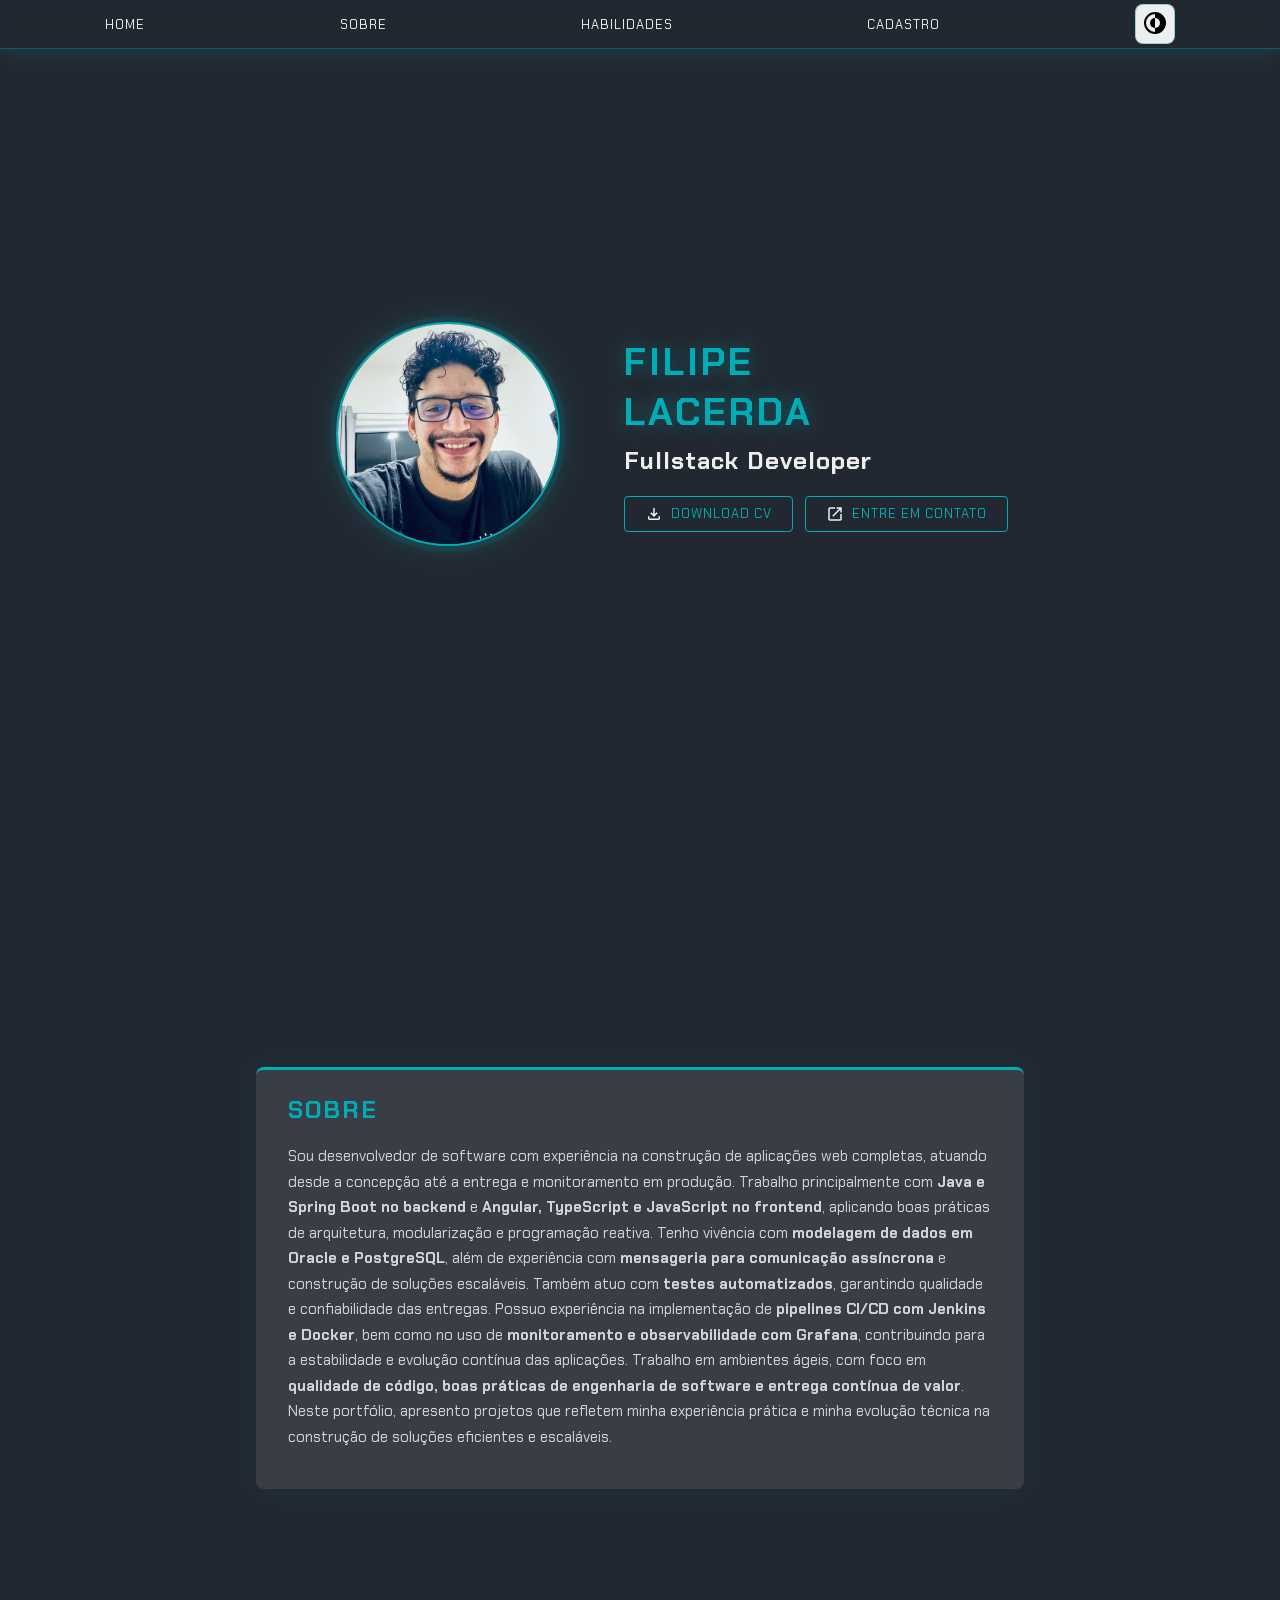
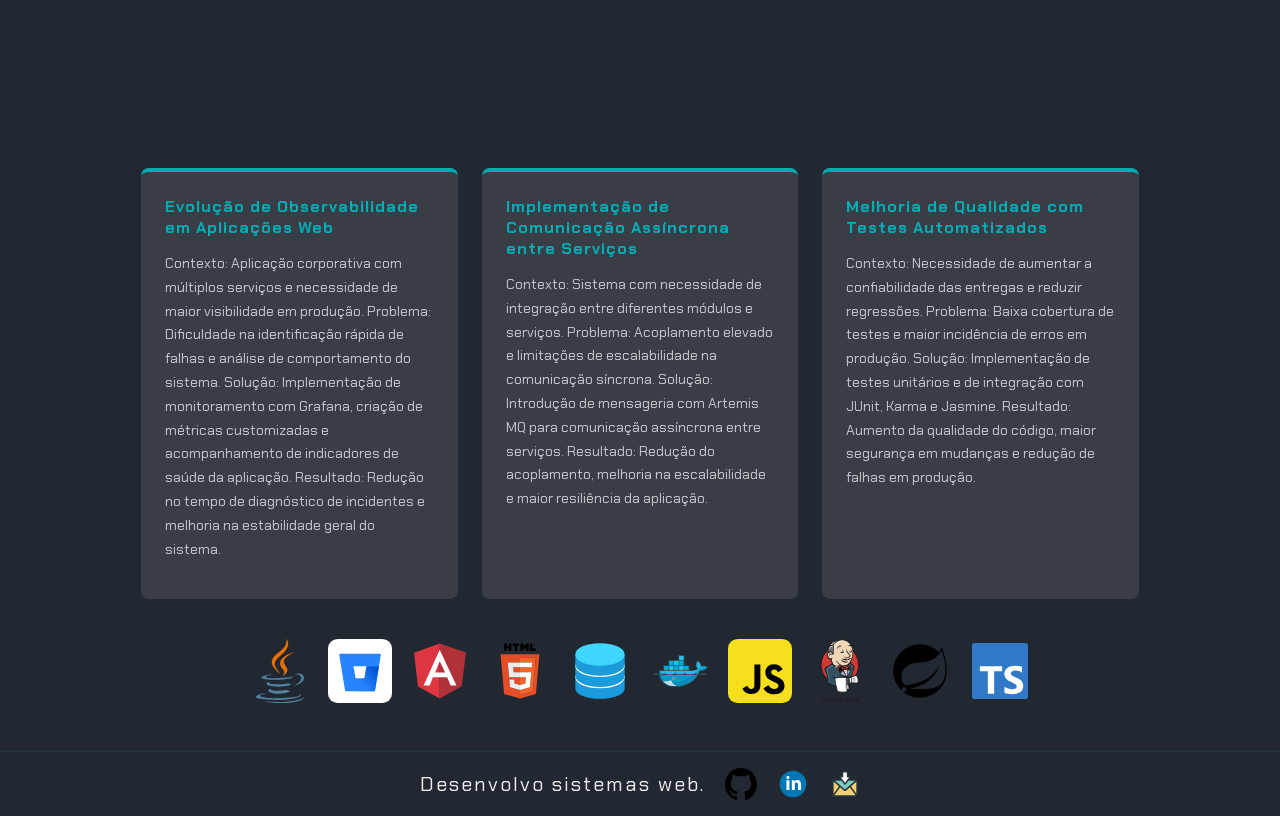
==== index.html @ e70a3c17 "first commit" ====
<!DOCTYPE html>
<html lang="en">

<head>
    <meta charset="UTF-8">
    <link rel="stylesheet" href="style.css">
    <meta name="viewport" content="width=device-width, initial-scale=1.0">
    <link rel="preconnect" href="https://fonts.googleapis.com">
    <link rel="preconnect" href="https://fonts.gstatic.com" crossorigin>
    <link
            href="https://fonts.googleapis.com/css2?family=Bitcount+Grid+Double+Ink:wght@100..900&family=Chakra+Petch:ital,wght@0,300;0,400;0,500;0,600;0,700;1,300;1,400;1,500;1,600;1,700&family=Source+Sans+3:ital,wght@0,200..900;1,200..900&display=swap"
            rel="stylesheet">

    <title>Padrões web</title>
</head>

<body>
<header>
    <nav>
        <a href="#home">Home</a>
        <a href="#sobre">Sobre</a>
        <a href="#habilidades">Habilidades</a>
        <a href="contato.html">Cadastro</a>
        <button>
            <img src="assets/dark-mode-svgrepo-com.svg" alt="Dark mode">
        </button>
    </nav>
</header>

<main>
    <section class="container-apresentacao" id="home">
        <img src="assets/perfil.jpeg" alt="Imagem de Filipe Lacerda">
        <div class="context-aprensentacao-conteudo">
            <h1>Filipe Lacerda</h1>
            <h2>Fullstack Developer</h2>
            <div class="context-links-contatos">
                <a href="#contato">
                    <img src="assets/download.svg" alt="Ícone de download"/>
                    Download CV
                </a>
                <a href="#projetos">
                    <img src="assets/open_in_new.svg" alt="Ícone abrir em nova janela"/>
                    Entre em contato
                </a>
            </div>
        </div>
    </section>
    <section id="sobre">
        <div class="content-sobre">

            <h2>Sobre</h2>
            <p>Sou desenvolvedor de software com experiência na construção de aplicações web completas, atuando desde a
                concepção até a entrega e monitoramento em produção. Trabalho principalmente com <b>Java e Spring Boot
                    no
                    backend</b> e <b>Angular, TypeScript e JavaScript no frontend</b>, aplicando boas práticas de
                arquitetura,
                modularização e programação reativa.

                Tenho vivência com <b>modelagem de dados em Oracle e PostgreSQL</b>, além de experiência com <b>mensageria
                    para
                    comunicação assíncrona</b> e construção de soluções escaláveis. Também atuo com <b>testes
                    automatizados</b>,
                garantindo qualidade e confiabilidade das entregas.

                Possuo experiência na implementação de <b>pipelines CI/CD com Jenkins e Docker</b>, bem como no uso de
                <b>monitoramento e observabilidade com Grafana</b>, contribuindo para a estabilidade e evolução contínua
                das
                aplicações.

                Trabalho em ambientes ágeis, com foco em <b>qualidade de código, boas práticas de engenharia de software
                    e
                    entrega contínua de valor</b>. Neste portfólio, apresento projetos que refletem minha experiência
                prática e minha
                evolução técnica na construção de soluções eficientes e escaláveis.
            </p>

        </div>
    </section>
    <section id="habilidades">
        <div class="cards-habilidades">
            <section class="content-casos-de-uso">
                <h2>Evolução de Observabilidade em Aplicações Web</h2>

                <p> Contexto: Aplicação corporativa com múltiplos serviços e necessidade de maior visibilidade em
                    produção.
                    Problema: Dificuldade na identificação rápida de falhas e análise de comportamento do sistema.
                    Solução: Implementação de monitoramento com Grafana, criação de métricas customizadas e
                    acompanhamento de indicadores de saúde da aplicação.
                    Resultado: Redução no tempo de diagnóstico de incidentes e melhoria na estabilidade geral do
                    sistema. </p>
            </section>
            <section class="content-casos-de-uso">
                <h2>Implementação de Comunicação Assíncrona entre Serviços</h2>
                <p>Contexto: Sistema com necessidade de integração entre diferentes módulos e serviços.
                    Problema: Acoplamento elevado e limitações de escalabilidade na comunicação síncrona.
                    Solução: Introdução de mensageria com Artemis MQ para comunicação assíncrona entre serviços.
                    Resultado: Redução do acoplamento, melhoria na escalabilidade e maior resiliência da aplicação.</p>
            </section>
            <section class="content-casos-de-uso">
                <h2>Melhoria de Qualidade com Testes Automatizados</h2>
                <p>Contexto: Necessidade de aumentar a confiabilidade das entregas e reduzir regressões.
                    Problema: Baixa cobertura de testes e maior incidência de erros em produção.
                    Solução: Implementação de testes unitários e de integração com JUnit, Karma e Jasmine.
                    Resultado: Aumento da qualidade do código, maior segurança em mudanças e redução de falhas em produção.</p>
            </section>
        </div>
        <div class="skills">
            <img src="./assets/java-svgrepo-com.svg" alt="Java">
            <img src="./assets/bitbucket-svgrepo-com.svg" alt="Bitbucket">
            <img src="./assets/brand-angularjs-svgrepo-com.svg" alt="Angular">
            <img src="./assets/brand-html5-svgrepo-com.svg" alt="HTML5">
            <img src="./assets/database-svgrepo-com.svg" alt="Database">
            <img src="./assets/docker-svgrepo-com%20(1).svg" alt="Docker">
            <img src="./assets/javascript-svgrepo-com.svg" alt="JavaScript">
            <img src="./assets/jenkins-svgrepo-com.svg" alt="Jenkins">
            <img src="./assets/spring-boot-svgrepo-com.svg" alt="Spring Boot">
            <img src="./assets/typescript-official-svgrepo-com.svg" alt="TypeScript">
        </div>
    </section>
</main>
<footer>
    <p>Desenvolvo sistemas web.</p>
    <img src="./assets/github-142-svgrepo-com.svg" alt="Logo do GitHub">
    <img src="./assets/linkedin-svgrepo-com.svg" alt="Logo do LinkedIn">
    <img src="./assets/email-download-svgrepo-com.svg" alt="Logo do Email">
</footer>


</body>

</html>
---- style.css ----
:root {
    --cor-principal: #EEEEEE;
    --cor-secundaria: #393E46;
    --cor-terciaria: #222831;
    --cor-hover: #00ADB5;
}

body {
    background-color: var(--cor-terciaria);
    color: var(--cor-principal);
    margin: 0;
    text-decoration: none;
    font-family: "Chakra Petch", sans-serif;
    font-style: normal;
}

html {
    scroll-behavior: smooth;
}

header {
    background-color: rgba(34, 40, 49, 0.85);
    backdrop-filter: blur(10px);
    margin: 0;
    padding: 0;
    height: 48px;
    border-bottom: 1px solid rgba(0, 173, 181, 0.4);
    box-shadow: 0 0 24px rgba(0, 173, 181, 0.2);
    position: fixed;
    width: 100%;
    z-index: 1;
    top: 0;

    nav {
        display: flex;
        align-items: center;
        justify-content: space-around;
        height: 100%;
        padding: 0 16px;

        a {
            color: var(--cor-principal);
            text-decoration: none;
            margin-right: 16px;
            letter-spacing: 1px;
            font-size: 13px;
            text-transform: uppercase;
            transition: color 0.2s ease;

            &:hover {
                color: var(--cor-hover);
                text-decoration: none;
            }
        }

        button {
            width: 40px;
            height: 40px;
            border-radius: 8px;
            border: 1px solid rgba(0, 173, 181, 0.4);
            cursor: pointer;
            background: var(--cor-principal);

            img {
                width: 24px;
                height: 24px;
            }
        }
    }
}

main {
    display: flex;
    flex-direction: column;
    align-items: center;
    justify-content: center;

    .container-apresentacao {
        display: flex;
        flex-direction: row;
        align-items: center;
        justify-content: center;
        gap: 64px;
        width: 100%;
        min-height: calc(100vh - 80px);
        padding-top: 48px;
        box-sizing: border-box;

        h1 {
            color: var(--cor-hover);
            margin: 0;
            font-size: 2.4rem;
            letter-spacing: 3px;
            text-transform: uppercase;
            text-shadow: 0 0 20px rgba(0, 173, 181, 0.45);
        }

        h2 {
            color: var(--cor-principal);
            letter-spacing: 1px;
            margin: 8px 0 20px;
        }

        img {
            border-radius: 50%;
            width: 220px;
            height: 220px;
            object-fit: cover;
            border: 2px solid var(--cor-hover);
            box-shadow: 0 0 0 6px rgba(0, 173, 181, 0.1), 0 0 32px rgba(0, 173, 181, 0.25);
        }

        .context-aprensentacao-conteudo {
            display: flex;
            flex-direction: column;
            width: 25%;

            .context-links-contatos {
                display: flex;
                justify-content: space-between;
                gap: 12px;

                a {
                    text-decoration: none;
                    background-color: transparent;
                    color: var(--cor-hover);
                    padding: 8px 20px;
                    border-radius: 4px;
                    border: 1px solid var(--cor-hover);
                    display: flex;
                    align-items: center;
                    gap: 8px;
                    white-space: nowrap;
                    letter-spacing: 1px;
                    font-size: 13px;
                    text-transform: uppercase;
                    transition: background 0.3s ease, box-shadow 0.3s ease, color 0.3s ease;

                    &:hover {
                        background-color: var(--cor-hover);
                        color: var(--cor-terciaria);
                        box-shadow: 0 0 16px rgba(0, 173, 181, 0.4);
                    }

                    img {
                        width: 18px;
                        height: 18px;
                        border-radius: 0;
                        border: none;
                        box-shadow: none;
                    }
                }
            }
        }
    }

    form {
        display: flex;
        flex-direction: column;
        align-items: center;
        justify-content: center;
        gap: 16px;
        width: 100%;
        background-color: rgba(57, 62, 70, 0.25);
        border: 1px solid rgba(0, 173, 181, 0.2);
        border-radius: 12px;
        padding: 40px 48px;
        max-width: 520px;
        margin: 0 auto 40px;
        backdrop-filter: blur(6px);
        box-shadow: 0 0 40px rgba(0, 173, 181, 0.08), inset 0 0 60px rgba(34, 40, 49, 0.4);
        box-sizing: border-box;
        position: relative;

        &::before,
        &::after {
            content: '';
            position: absolute;
            width: 20px;
            height: 20px;
            border-color: var(--cor-hover);
            border-style: solid;
        }

        &::before {
            top: -1px;
            left: -1px;
            border-width: 2px 0 0 2px;
            border-radius: 12px 0 0 0;
        }

        &::after {
            bottom: -1px;
            right: -1px;
            border-width: 0 2px 2px 0;
            border-radius: 0 0 12px 0;
        }

        section {
            display: flex;
            flex-direction: column;
            align-items: center;
            gap: 8px;
            width: 100%;

            label {
                display: flex;
                width: 100%;
                align-items: baseline;
                font-size: 11px;
                color: var(--cor-hover);
                letter-spacing: 3px;
                text-transform: uppercase;
                font-weight: 600;
            }

            input:not([type="radio"]):not([type="submit"]):not([type="reset"]) {
                height: 40px;
                width: 100%;
                padding: 8px;
                border-radius: 0;
                background: transparent;
                border: none;
                border-bottom: 1px solid rgba(57, 62, 70, 0.8);
                box-sizing: border-box;
                font-family: inherit;
                font-size: 14px;
                color: var(--cor-principal);
                letter-spacing: 1px;
                transition: border-color 0.3s ease, box-shadow 0.3s ease;

                &:focus {
                    outline: none;
                    border-bottom-color: var(--cor-hover);
                    box-shadow: 0 2px 0 var(--cor-hover), 0 4px 12px rgba(0, 173, 181, 0.15);
                }

                &::placeholder {
                    color: rgba(238, 238, 238, 0.25);
                    font-style: italic;
                    letter-spacing: 0;
                }
            }

            input[type="date"] {
                color-scheme: dark;
            }

            textarea {
                height: 128px;
                width: 100%;
                padding: 8px;
                border-radius: 4px;
                border: 1px solid var(--cor-secundaria);
                box-sizing: border-box;
                font-family: inherit;
                font-size: 14px;
                resize: vertical;
            }

            #enviar {
                background: transparent;
                border: 1px solid var(--cor-hover);
                color: var(--cor-hover);
                text-transform: uppercase;
                letter-spacing: 3px;
                font-size: 13px;
                font-weight: 600;
                padding: 10px 28px;
                border-radius: 4px;
                cursor: pointer;
                font-family: inherit;
                transition: background 0.3s ease, box-shadow 0.3s ease, color 0.3s ease;

                &:hover {
                    background-color: var(--cor-hover);
                    color: var(--cor-terciaria);
                    box-shadow: 0 0 20px rgba(0, 173, 181, 0.5);
                }
            }

            #limpar {
                background: transparent;
                border: 1px solid rgba(238, 238, 238, 0.25);
                color: rgba(238, 238, 238, 0.6);
                text-transform: uppercase;
                letter-spacing: 3px;
                font-size: 13px;
                font-weight: 600;
                padding: 10px 28px;
                border-radius: 4px;
                cursor: pointer;
                font-family: inherit;
                transition: border-color 0.3s ease, color 0.3s ease;

                &:hover {
                    border-color: var(--cor-principal);
                    color: var(--cor-principal);
                    background: transparent;
                }
            }
        }

        .genero {
            display: flex;
            flex-direction: row;
            justify-content: center;
            align-items: center;
            width: 100%;
            gap: 16px;
            border: 1px solid rgba(0, 173, 181, 0.15);
            border-radius: 8px;
            padding: 12px 16px;
            box-sizing: border-box;

            div {
                display: flex;
                flex-direction: column;
                align-items: center;
                gap: 4px;
            }

            label {
                color: var(--cor-principal);
                font-size: 13px;
                letter-spacing: 1px;
                text-transform: none;
                font-weight: normal;
            }

            input[type="radio"] {
                accent-color: var(--cor-hover);
                width: 16px;
                height: 16px;
                cursor: pointer;
            }
        }

        #fgeneroM {
            width: 16px;
            height: 16px;
            cursor: pointer;
        }

        #fgeneroF {
            width: 16px;
            height: 16px;
            cursor: pointer;
        }

        .action {
            display: flex;
            flex-direction: row;
            gap: 12px;
        }
    }

    .title-cadastro {
        margin: 80px 0 32px;
        text-align: center;
        font-size: 32px;
        color: var(--cor-hover);
        letter-spacing: 6px;
        text-transform: uppercase;
        text-shadow: 0 0 16px rgba(0, 173, 181, 0.5);
        position: relative;

        &::after {
            content: '';
            display: block;
            width: 64px;
            height: 2px;
            background: var(--cor-hover);
            margin: 10px auto 0;
            box-shadow: 0 0 10px var(--cor-hover);
        }
    }
}

footer {
    display: flex;
    justify-content: center;
    align-items: center;
    gap: 16px;
    color: var(--cor-principal);
    text-align: center;
    padding: 16px;
    border-top: 1px solid rgba(0, 173, 181, 0.1);
    letter-spacing: 2px;
    font-size: 20px;

    p {
        margin: 0;
    }

    img {
        width: 32px;
        height: 32px;
        margin-left: 4px;
        vertical-align: middle;
    }
}

#sobre {
    display: flex;
    flex-direction: column;
    align-items: center;
    justify-content: center;
    width: 100%;
    min-height: 100vh;
    box-sizing: border-box;
    padding: 48px 0 32px;

    .content-sobre {
        background-color: var(--cor-secundaria);
        width: 60%;
        height: auto;
        color: var(--cor-principal);
        border-radius: 8px;
        padding: 24px 32px;
        box-sizing: border-box;
        border-top: 3px solid var(--cor-hover);
        box-shadow: 0 0 32px rgba(0, 173, 181, 0.08);

        h2 {
            margin-top: 0;
            color: var(--cor-hover);
            letter-spacing: 2px;
            text-transform: uppercase;
        }

        p {
            line-height: 1.7;
            font-size: 15px;
            color: rgba(238, 238, 238, 0.85);
        }
    }

}

#habilidades {
    display: flex;
    flex-direction: column;
    align-items: center;
    justify-content: center;
    width: 100%;
    padding: 48px 16px;
    box-sizing: border-box;

    .cards-habilidades {
        display: flex;
        flex-direction: row;
        gap: 24px;
        width: 80%;
        margin-bottom: 40px;
    }

    .content-casos-de-uso {
        flex: 1;
        background-color: var(--cor-secundaria);
        color: var(--cor-principal);
        border-radius: 8px;
        padding: 24px;
        min-height: 180px;
        box-sizing: border-box;
        border-top: 4px solid var(--cor-hover);
        transition: transform 0.2s ease, box-shadow 0.2s ease;

        h2 {
            color: var(--cor-hover);
            font-size: 1rem;
            letter-spacing: 1px;
            margin-top: 0;
        }

        p {
            color: rgba(238, 238, 238, 0.8);
            font-size: 14px;
            line-height: 1.7;
        }

        &:hover {
            transform: translateY(-4px);
            box-shadow: 0 8px 28px rgba(0, 173, 181, 0.25);
        }
    }

    .skills {
        display: flex;
        flex-wrap: wrap;
        justify-content: center;
        gap: 16px;

        img {
            width: 64px;
            height: 64px;
            object-fit: contain;
            transition: transform 0.2s ease;

            &:hover {
                transform: scale(1.15);
            }
        }
    }
}

@keyframes skills {
    from { transform: translateX(60vw); }
    to   { transform: translateX(20vw); }
}


@media (max-width: 900px) {

    header {
        height: auto;
        min-height: 48px;
        box-shadow: none;
    }

    header nav {
        flex-wrap: wrap;
        justify-content: center;
        gap: 6px 4px;
        padding: 8px 12px;
        height: auto;
    }

    header nav a {
        font-size: 13px;
        margin-right: 0;
        padding: 4px 6px;
    }

    header nav button {
        width: 36px;
        height: 36px;
    }

    header nav button img {
        width: 20px;
        height: 20px;
    }

    main .container-apresentacao {
        flex-direction: column;
        gap: 24px;
        padding-top: 90px;
        text-align: center;
        min-height: auto;
        padding-bottom: 40px;
    }

    main .container-apresentacao img {
        width: 180px;
        height: 180px;
    }

    main .container-apresentacao h1 {
        font-size: 26px;
    }

    main .container-apresentacao h2 {
        font-size: 18px;
    }

    main .container-apresentacao .context-aprensentacao-conteudo {
        width: 85%;
        align-items: center;
    }

    main .container-apresentacao .context-links-contatos {
        flex-direction: column;
        align-items: center;
        gap: 12px;
    }

    main .container-apresentacao .context-links-contatos a {
        width: 100%;
        justify-content: center;
        box-sizing: border-box;
    }

    #sobre {
        min-height: auto;
        padding: 80px 16px 40px;
    }

    #sobre .content-sobre {
        width: 100%;
        padding: 20px;
    }

    #sobre .content-sobre p {
        font-size: 14px;
    }

    #habilidades .cards-habilidades {
        width: 100%;
        flex-wrap: wrap;
    }

    #habilidades .content-casos-de-uso {
        flex: 1 1 calc(50% - 12px);
        min-height: 160px;
    }

    #habilidades .skills img {
        width: 52px;
        height: 52px;
    }

    main form {
        padding: 40px 24px;
        max-width: 90%;
    }

    main form section {
        width: 100%;
    }

    main form .genero {
        width: 100%;
    }

    main form .action {
        width: 100%;
        justify-content: center;
    }

    .title-cadastro {
        font-size: 24px;
    }

    footer {
        text-align: center;
    }
}

@media (max-width: 600px) {

    header nav {
        justify-content: flex-start;
        overflow-x: auto;
        flex-wrap: nowrap;
        padding: 8px;
        gap: 0;
        scrollbar-width: none;
    }

    header nav::-webkit-scrollbar {
        display: none;
    }

    header nav a {
        font-size: 12px;
        padding: 4px 8px;
        white-space: nowrap;
        flex-shrink: 0;
        margin-right: 0;
    }

    header nav button {
        flex-shrink: 0;
        margin-left: auto;
    }

    main .container-apresentacao {
        padding-top: 80px;
        gap: 16px;
    }

    main .container-apresentacao img {
        width: 130px;
        height: 130px;
    }

    main .container-apresentacao h1 {
        font-size: 20px;
    }

    main .container-apresentacao h2 {
        font-size: 15px;
    }

    main .container-apresentacao .context-aprensentacao-conteudo {
        width: 92%;
    }

    main .container-apresentacao .context-links-contatos a {
        font-size: 13px;
        padding: 8px 12px;
    }

    #sobre {
        padding: 70px 12px 32px;
    }

    #sobre .content-sobre {
        padding: 16px;
    }

    #sobre .content-sobre h2 {
        font-size: 18px;
    }

    #sobre .content-sobre p {
        font-size: 13px;
        line-height: 1.6;
    }

    #habilidades .cards-habilidades {
        flex-direction: column;
    }

    #habilidades .content-casos-de-uso {
        flex: 1 1 100%;
        min-height: 140px;
    }

    #habilidades .skills {
        gap: 12px;
    }

    #habilidades .skills img {
        width: 44px;
        height: 44px;
    }

    main form {
        padding: 32px 16px;
        max-width: 95%;
    }

    main form section {
        width: 100%;
    }

    main form section label {
        font-size: 10px;
        letter-spacing: 2px;
    }

    main form section input:not([type="radio"]):not([type="submit"]):not([type="reset"]) {
        font-size: 13px;
    }

    main form section textarea {
        font-size: 13px;
    }

    main form section #enviar,
    main form section #limpar {
        width: 100%;
        padding: 10px;
        font-size: 14px;
        text-align: center;
    }

    main form .action {
        flex-direction: column;
        width: 100%;
        gap: 8px;
    }

    main form .genero {
        width: 100%;
        flex-direction: row;
        justify-content: center;
        gap: 24px;
    }

    main form .genero div {
        flex-direction: row;
        align-items: center;
        gap: 6px;
    }

    main form .genero #fgeneroM,
    main form .genero #fgeneroF {
        width: 16px;
        height: 16px;
    }

    .title-cadastro {
        font-size: 20px;
        margin-top: 70px;
        letter-spacing: 4px;
    }

    footer {
        text-align: center;
        padding: 12px;
    }

    footer p {
        font-size: 13px;
    }
}
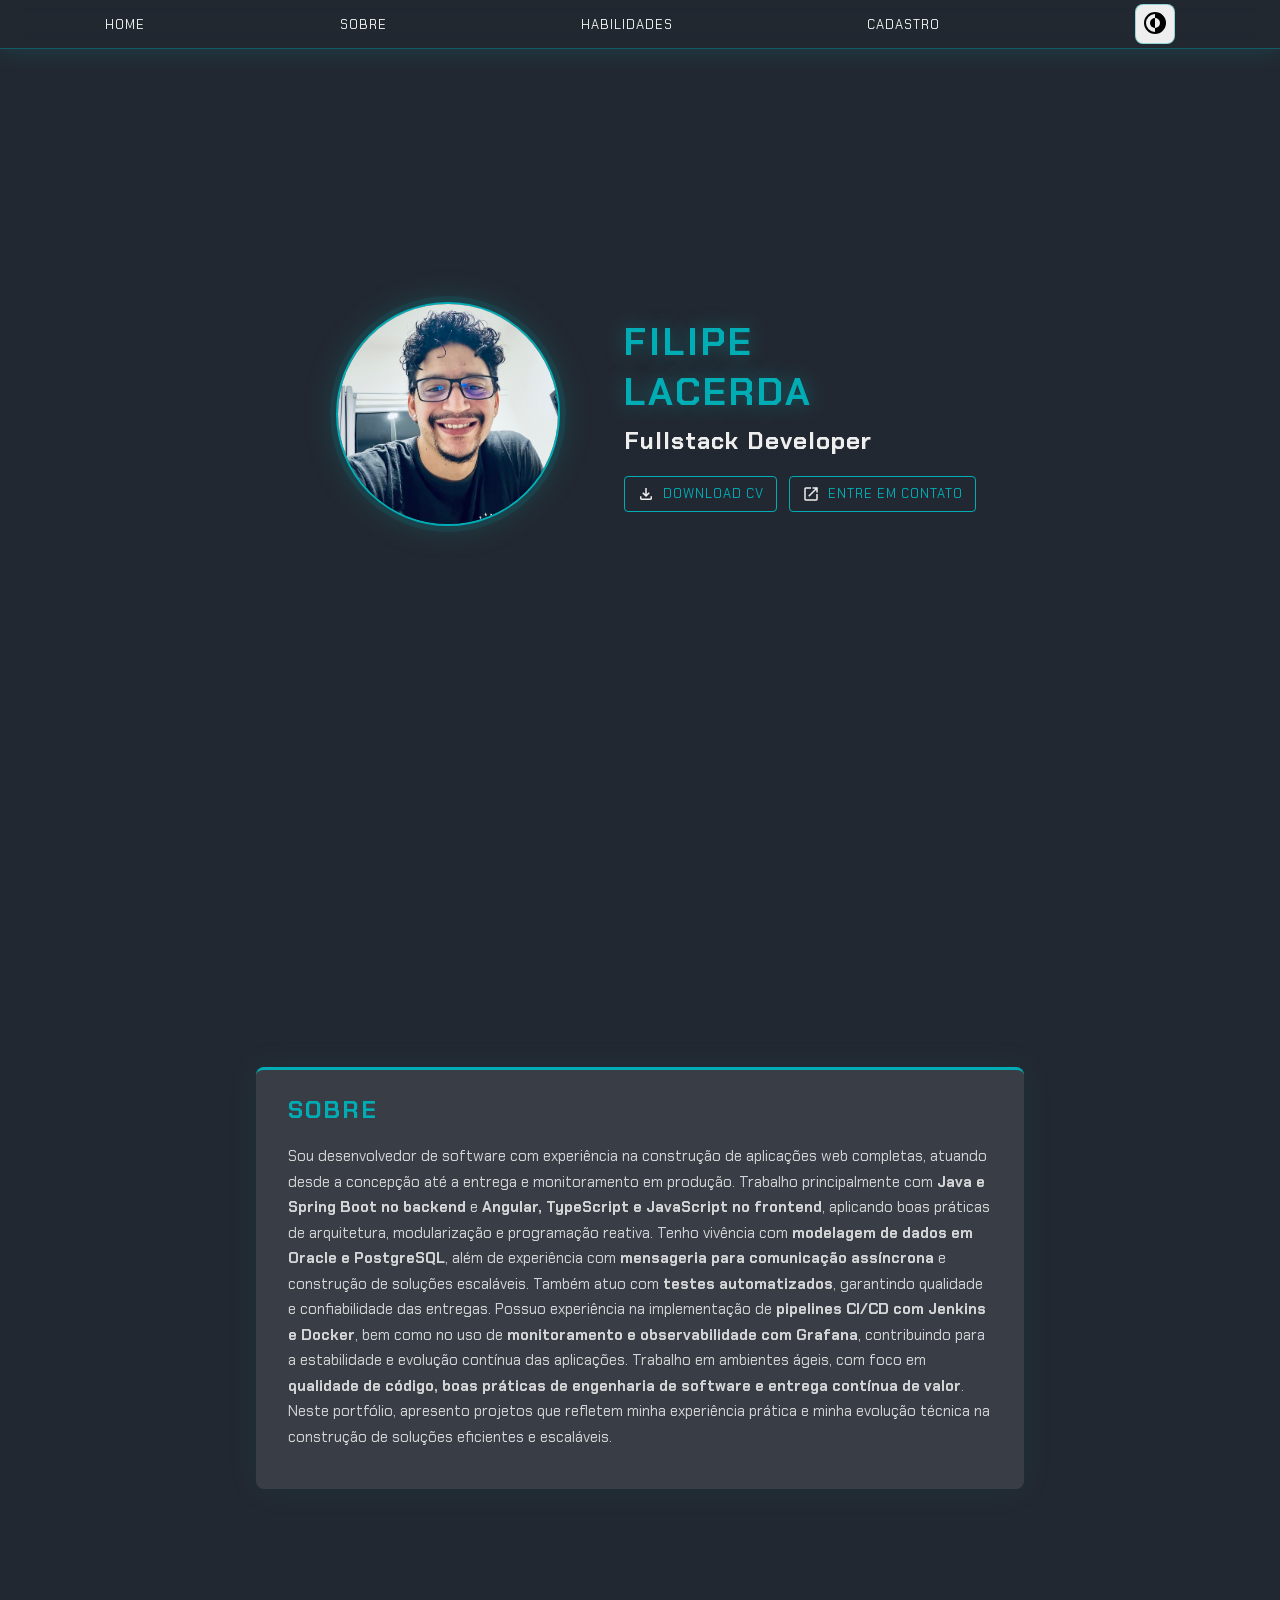
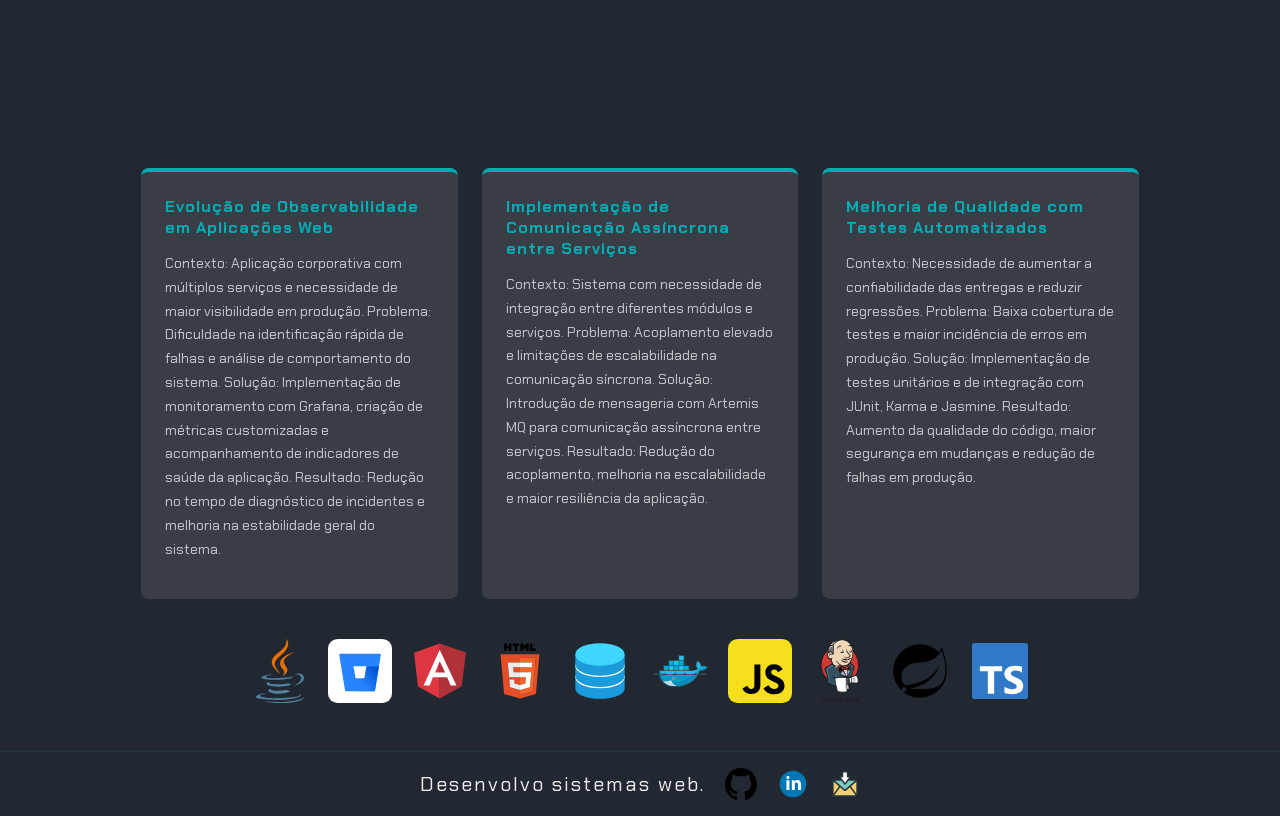
==== commit 01850fe1: "Update page title to "Filipe Lacerda" for branding consistency" ====
--- a/index.html
+++ b/index.html
@@ -11,7 +11,7 @@
             href="https://fonts.googleapis.com/css2?family=Bitcount+Grid+Double+Ink:wght@100..900&family=Chakra+Petch:ital,wght@0,300;0,400;0,500;0,600;0,700;1,300;1,400;1,500;1,600;1,700&family=Source+Sans+3:ital,wght@0,200..900;1,200..900&display=swap"
             rel="stylesheet">
 
-    <title>Padrões web</title>
+    <title>Filipe Lacerda</title>
 </head>
 
 <body>
--- a/style.css
+++ b/style.css
@@ -23,9 +23,10 @@
     backdrop-filter: blur(10px);
     margin: 0;
     padding: 0;
-    height: 48px;
+    height: auto;
+    min-height: 48px;
     border-bottom: 1px solid rgba(0, 173, 181, 0.4);
-    box-shadow: 0 0 24px rgba(0, 173, 181, 0.2);
+    box-shadow: none;
     position: fixed;
     width: 100%;
     z-index: 1;
@@ -34,18 +35,29 @@
     nav {
         display: flex;
         align-items: center;
-        justify-content: space-around;
-        height: 100%;
-        padding: 0 16px;
+        justify-content: flex-start;
+        overflow-x: auto;
+        flex-wrap: nowrap;
+        height: auto;
+        padding: 8px;
+        gap: 0;
+        scrollbar-width: none;
+
+        &::-webkit-scrollbar {
+            display: none;
+        }
 
         a {
             color: var(--cor-principal);
             text-decoration: none;
-            margin-right: 16px;
+            margin-right: 0;
             letter-spacing: 1px;
-            font-size: 13px;
+            font-size: 12px;
             text-transform: uppercase;
             transition: color 0.2s ease;
+            padding: 4px 8px;
+            white-space: nowrap;
+            flex-shrink: 0;
 
             &:hover {
                 color: var(--cor-hover);
@@ -54,16 +66,18 @@
         }
 
         button {
-            width: 40px;
-            height: 40px;
+            width: 36px;
+            height: 36px;
             border-radius: 8px;
             border: 1px solid rgba(0, 173, 181, 0.4);
             cursor: pointer;
             background: var(--cor-principal);
+            flex-shrink: 0;
+            margin-left: auto;
 
             img {
-                width: 24px;
-                height: 24px;
+                width: 20px;
+                height: 20px;
             }
         }
     }
@@ -77,19 +91,21 @@
 
     .container-apresentacao {
         display: flex;
-        flex-direction: row;
+        flex-direction: column;
         align-items: center;
         justify-content: center;
-        gap: 64px;
+        gap: 16px;
         width: 100%;
-        min-height: calc(100vh - 80px);
-        padding-top: 48px;
+        min-height: auto;
+        padding-top: 80px;
+        padding-bottom: 40px;
         box-sizing: border-box;
+        text-align: center;
 
         h1 {
             color: var(--cor-hover);
             margin: 0;
-            font-size: 2.4rem;
+            font-size: 20px;
             letter-spacing: 3px;
             text-transform: uppercase;
             text-shadow: 0 0 20px rgba(0, 173, 181, 0.45);
@@ -99,12 +115,13 @@
             color: var(--cor-principal);
             letter-spacing: 1px;
             margin: 8px 0 20px;
+            font-size: 15px;
         }
 
         img {
             border-radius: 50%;
-            width: 220px;
-            height: 220px;
+            width: 130px;
+            height: 130px;
             object-fit: cover;
             border: 2px solid var(--cor-hover);
             box-shadow: 0 0 0 6px rgba(0, 173, 181, 0.1), 0 0 32px rgba(0, 173, 181, 0.25);
@@ -113,18 +130,21 @@
         .context-aprensentacao-conteudo {
             display: flex;
             flex-direction: column;
-            width: 25%;
+            width: 92%;
+            align-items: center;
 
             .context-links-contatos {
                 display: flex;
-                justify-content: space-between;
+                justify-content: center;
                 gap: 12px;
+                flex-direction: column;
+                align-items: center;
 
                 a {
                     text-decoration: none;
                     background-color: transparent;
                     color: var(--cor-hover);
-                    padding: 8px 20px;
+                    padding: 8px 12px;
                     border-radius: 4px;
                     border: 1px solid var(--cor-hover);
                     display: flex;
@@ -135,6 +155,9 @@
                     font-size: 13px;
                     text-transform: uppercase;
                     transition: background 0.3s ease, box-shadow 0.3s ease, color 0.3s ease;
+                    width: 100%;
+                    justify-content: center;
+                    box-sizing: border-box;
 
                     &:hover {
                         background-color: var(--cor-hover);
@@ -164,8 +187,8 @@
         background-color: rgba(57, 62, 70, 0.25);
         border: 1px solid rgba(0, 173, 181, 0.2);
         border-radius: 12px;
-        padding: 40px 48px;
-        max-width: 520px;
+        padding: 32px 16px;
+        max-width: 95%;
         margin: 0 auto 40px;
         backdrop-filter: blur(6px);
         box-shadow: 0 0 40px rgba(0, 173, 181, 0.08), inset 0 0 60px rgba(34, 40, 49, 0.4);
@@ -207,9 +230,9 @@
                 display: flex;
                 width: 100%;
                 align-items: baseline;
-                font-size: 11px;
+                font-size: 10px;
                 color: var(--cor-hover);
-                letter-spacing: 3px;
+                letter-spacing: 2px;
                 text-transform: uppercase;
                 font-weight: 600;
             }
@@ -224,7 +247,7 @@
                 border-bottom: 1px solid rgba(57, 62, 70, 0.8);
                 box-sizing: border-box;
                 font-family: inherit;
-                font-size: 14px;
+                font-size: 13px;
                 color: var(--cor-principal);
                 letter-spacing: 1px;
                 transition: border-color 0.3s ease, box-shadow 0.3s ease;
@@ -254,7 +277,7 @@
                 border: 1px solid var(--cor-secundaria);
                 box-sizing: border-box;
                 font-family: inherit;
-                font-size: 14px;
+                font-size: 13px;
                 resize: vertical;
             }
 
@@ -264,13 +287,15 @@
                 color: var(--cor-hover);
                 text-transform: uppercase;
                 letter-spacing: 3px;
-                font-size: 13px;
+                font-size: 14px;
                 font-weight: 600;
-                padding: 10px 28px;
+                padding: 10px;
                 border-radius: 4px;
                 cursor: pointer;
                 font-family: inherit;
                 transition: background 0.3s ease, box-shadow 0.3s ease, color 0.3s ease;
+                width: 100%;
+                text-align: center;
 
                 &:hover {
                     background-color: var(--cor-hover);
@@ -285,13 +310,15 @@
                 color: rgba(238, 238, 238, 0.6);
                 text-transform: uppercase;
                 letter-spacing: 3px;
-                font-size: 13px;
+                font-size: 14px;
                 font-weight: 600;
-                padding: 10px 28px;
+                padding: 10px;
                 border-radius: 4px;
                 cursor: pointer;
                 font-family: inherit;
                 transition: border-color 0.3s ease, color 0.3s ease;
+                width: 100%;
+                text-align: center;
 
                 &:hover {
                     border-color: var(--cor-principal);
@@ -307,7 +334,7 @@
             justify-content: center;
             align-items: center;
             width: 100%;
-            gap: 16px;
+            gap: 24px;
             border: 1px solid rgba(0, 173, 181, 0.15);
             border-radius: 8px;
             padding: 12px 16px;
@@ -315,9 +342,9 @@
 
             div {
                 display: flex;
-                flex-direction: column;
+                flex-direction: row;
                 align-items: center;
-                gap: 4px;
+                gap: 6px;
             }
 
             label {
@@ -350,17 +377,18 @@
 
         .action {
             display: flex;
-            flex-direction: row;
-            gap: 12px;
+            flex-direction: column;
+            gap: 8px;
+            width: 100%;
         }
     }
 
     .title-cadastro {
-        margin: 80px 0 32px;
+        margin: 70px 0 32px;
         text-align: center;
-        font-size: 32px;
+        font-size: 20px;
         color: var(--cor-hover);
-        letter-spacing: 6px;
+        letter-spacing: 4px;
         text-transform: uppercase;
         text-shadow: 0 0 16px rgba(0, 173, 181, 0.5);
         position: relative;
@@ -384,10 +412,10 @@
     gap: 16px;
     color: var(--cor-principal);
     text-align: center;
-    padding: 16px;
+    padding: 12px;
     border-top: 1px solid rgba(0, 173, 181, 0.1);
     letter-spacing: 2px;
-    font-size: 20px;
+    font-size: 13px;
 
     p {
         margin: 0;
@@ -407,17 +435,17 @@
     align-items: center;
     justify-content: center;
     width: 100%;
-    min-height: 100vh;
+    min-height: auto;
     box-sizing: border-box;
-    padding: 48px 0 32px;
+    padding: 70px 12px 32px;
 
     .content-sobre {
         background-color: var(--cor-secundaria);
-        width: 60%;
+        width: 100%;
         height: auto;
         color: var(--cor-principal);
         border-radius: 8px;
-        padding: 24px 32px;
+        padding: 16px;
         box-sizing: border-box;
         border-top: 3px solid var(--cor-hover);
         box-shadow: 0 0 32px rgba(0, 173, 181, 0.08);
@@ -427,11 +455,12 @@
             color: var(--cor-hover);
             letter-spacing: 2px;
             text-transform: uppercase;
+            font-size: 18px;
         }
 
         p {
-            line-height: 1.7;
-            font-size: 15px;
+            line-height: 1.6;
+            font-size: 13px;
             color: rgba(238, 238, 238, 0.85);
         }
     }
@@ -449,19 +478,19 @@
 
     .cards-habilidades {
         display: flex;
-        flex-direction: row;
+        flex-direction: column;
         gap: 24px;
-        width: 80%;
+        width: 100%;
         margin-bottom: 40px;
     }
 
     .content-casos-de-uso {
-        flex: 1;
+        flex: 1 1 100%;
         background-color: var(--cor-secundaria);
         color: var(--cor-principal);
         border-radius: 8px;
         padding: 24px;
-        min-height: 180px;
+        min-height: 140px;
         box-sizing: border-box;
         border-top: 4px solid var(--cor-hover);
         transition: transform 0.2s ease, box-shadow 0.2s ease;
@@ -489,11 +518,11 @@
         display: flex;
         flex-wrap: wrap;
         justify-content: center;
-        gap: 16px;
+        gap: 12px;
 
         img {
-            width: 64px;
-            height: 64px;
+            width: 44px;
+            height: 44px;
             object-fit: contain;
             transition: transform 0.2s ease;
 
@@ -509,46 +538,23 @@
     to   { transform: translateX(20vw); }
 }
 
-
-@media (max-width: 900px) {
-
-    header {
-        height: auto;
-        min-height: 48px;
-        box-shadow: none;
-    }
+@media (min-width: 601px) {
 
     header nav {
+        justify-content: center;
         flex-wrap: wrap;
-        justify-content: center;
+        padding: 8px 12px;
         gap: 6px 4px;
-        padding: 8px 12px;
-        height: auto;
     }
 
     header nav a {
         font-size: 13px;
-        margin-right: 0;
         padding: 4px 6px;
     }
 
-    header nav button {
-        width: 36px;
-        height: 36px;
-    }
-
-    header nav button img {
-        width: 20px;
-        height: 20px;
-    }
-
     main .container-apresentacao {
-        flex-direction: column;
+        padding-top: 90px;
         gap: 24px;
-        padding-top: 90px;
-        text-align: center;
-        min-height: auto;
-        padding-bottom: 40px;
     }
 
     main .container-apresentacao img {
@@ -566,28 +572,13 @@
 
     main .container-apresentacao .context-aprensentacao-conteudo {
         width: 85%;
-        align-items: center;
-    }
-
-    main .container-apresentacao .context-links-contatos {
-        flex-direction: column;
-        align-items: center;
-        gap: 12px;
-    }
-
-    main .container-apresentacao .context-links-contatos a {
-        width: 100%;
-        justify-content: center;
-        box-sizing: border-box;
     }
 
     #sobre {
-        min-height: auto;
         padding: 80px 16px 40px;
     }
 
     #sobre .content-sobre {
-        width: 100%;
         padding: 20px;
     }
 
@@ -596,7 +587,6 @@
     }
 
     #habilidades .cards-habilidades {
-        width: 100%;
         flex-wrap: wrap;
     }
 
@@ -615,185 +605,167 @@
         max-width: 90%;
     }
 
-    main form section {
-        width: 100%;
+    main form section label {
+        font-size: 11px;
+        letter-spacing: 3px;
+    }
+
+    main form section input:not([type="radio"]):not([type="submit"]):not([type="reset"]) {
+        font-size: 14px;
+    }
+
+    main form section textarea {
+        font-size: 14px;
+    }
+
+    main form section #enviar,
+    main form section #limpar {
+        padding: 10px 28px;
+        font-size: 13px;
+        width: auto;
+    }
+
+    main form .action {
+        flex-direction: row;
+        width: auto;
+        gap: 12px;
     }
 
     main form .genero {
-        width: 100%;
-    }
-
-    main form .action {
-        width: 100%;
-        justify-content: center;
+        gap: 16px;
+    }
+
+    main form .genero div {
+        flex-direction: column;
+        gap: 4px;
     }
 
     .title-cadastro {
         font-size: 24px;
     }
+}
+
+@media (min-width: 901px) {
+
+    header {
+        height: 48px;
+        box-shadow: 0 0 24px rgba(0, 173, 181, 0.2);
+    }
+
+    header nav {
+        justify-content: space-around;
+        flex-wrap: nowrap;
+        padding: 0 16px;
+        height: 100%;
+        gap: 0;
+        overflow-x: visible;
+    }
+
+    header nav a {
+        font-size: 13px;
+        margin-right: 16px;
+        padding: 0;
+    }
+
+    header nav button {
+        width: 40px;
+        height: 40px;
+        margin-left: 0;
+    }
+
+    header nav button img {
+        width: 24px;
+        height: 24px;
+    }
+
+    main .container-apresentacao {
+        flex-direction: row;
+        gap: 64px;
+        padding-top: 48px;
+        min-height: calc(100vh - 80px);
+        text-align: left;
+    }
+
+    main .container-apresentacao img {
+        width: 220px;
+        height: 220px;
+    }
+
+    main .container-apresentacao h1 {
+        font-size: 2.4rem;
+    }
+
+    main .container-apresentacao h2 {
+        font-size: 1.5rem;
+    }
+
+    main .container-apresentacao .context-aprensentacao-conteudo {
+        width: 25%;
+        align-items: flex-start;
+    }
+
+    main .container-apresentacao .context-links-contatos {
+        flex-direction: row !important;
+        justify-content: space-between;
+    }
+
+    main .container-apresentacao .context-links-contatos a {
+        width: auto;
+        padding: 8px 20px;
+    }
+
+    #sobre {
+        min-height: 100vh;
+        padding: 48px 0 32px;
+    }
+
+    #sobre .content-sobre {
+        width: 60%;
+        padding: 24px 32px;
+    }
+
+    #sobre .content-sobre h2 {
+        font-size: 1.5rem;
+    }
+
+    #sobre .content-sobre p {
+        font-size: 15px;
+        line-height: 1.7;
+    }
+
+    #habilidades .cards-habilidades {
+        flex-direction: row;
+        width: 80%;
+        flex-wrap: nowrap;
+    }
+
+    #habilidades .content-casos-de-uso {
+        flex: 1;
+        min-height: 180px;
+    }
+
+    #habilidades .skills {
+        gap: 16px;
+    }
+
+    #habilidades .skills img {
+        width: 64px;
+        height: 64px;
+    }
+
+    main form {
+        padding: 40px 48px;
+        max-width: 520px;
+    }
+
+    .title-cadastro {
+        font-size: 32px;
+        margin: 80px 0 32px;
+        letter-spacing: 6px;
+    }
 
     footer {
-        text-align: center;
-    }
-}
-
-@media (max-width: 600px) {
-
-    header nav {
-        justify-content: flex-start;
-        overflow-x: auto;
-        flex-wrap: nowrap;
-        padding: 8px;
-        gap: 0;
-        scrollbar-width: none;
-    }
-
-    header nav::-webkit-scrollbar {
-        display: none;
-    }
-
-    header nav a {
-        font-size: 12px;
-        padding: 4px 8px;
-        white-space: nowrap;
-        flex-shrink: 0;
-        margin-right: 0;
-    }
-
-    header nav button {
-        flex-shrink: 0;
-        margin-left: auto;
-    }
-
-    main .container-apresentacao {
-        padding-top: 80px;
-        gap: 16px;
-    }
-
-    main .container-apresentacao img {
-        width: 130px;
-        height: 130px;
-    }
-
-    main .container-apresentacao h1 {
         font-size: 20px;
-    }
-
-    main .container-apresentacao h2 {
-        font-size: 15px;
-    }
-
-    main .container-apresentacao .context-aprensentacao-conteudo {
-        width: 92%;
-    }
-
-    main .container-apresentacao .context-links-contatos a {
-        font-size: 13px;
-        padding: 8px 12px;
-    }
-
-    #sobre {
-        padding: 70px 12px 32px;
-    }
-
-    #sobre .content-sobre {
         padding: 16px;
     }
-
-    #sobre .content-sobre h2 {
-        font-size: 18px;
-    }
-
-    #sobre .content-sobre p {
-        font-size: 13px;
-        line-height: 1.6;
-    }
-
-    #habilidades .cards-habilidades {
-        flex-direction: column;
-    }
-
-    #habilidades .content-casos-de-uso {
-        flex: 1 1 100%;
-        min-height: 140px;
-    }
-
-    #habilidades .skills {
-        gap: 12px;
-    }
-
-    #habilidades .skills img {
-        width: 44px;
-        height: 44px;
-    }
-
-    main form {
-        padding: 32px 16px;
-        max-width: 95%;
-    }
-
-    main form section {
-        width: 100%;
-    }
-
-    main form section label {
-        font-size: 10px;
-        letter-spacing: 2px;
-    }
-
-    main form section input:not([type="radio"]):not([type="submit"]):not([type="reset"]) {
-        font-size: 13px;
-    }
-
-    main form section textarea {
-        font-size: 13px;
-    }
-
-    main form section #enviar,
-    main form section #limpar {
-        width: 100%;
-        padding: 10px;
-        font-size: 14px;
-        text-align: center;
-    }
-
-    main form .action {
-        flex-direction: column;
-        width: 100%;
-        gap: 8px;
-    }
-
-    main form .genero {
-        width: 100%;
-        flex-direction: row;
-        justify-content: center;
-        gap: 24px;
-    }
-
-    main form .genero div {
-        flex-direction: row;
-        align-items: center;
-        gap: 6px;
-    }
-
-    main form .genero #fgeneroM,
-    main form .genero #fgeneroF {
-        width: 16px;
-        height: 16px;
-    }
-
-    .title-cadastro {
-        font-size: 20px;
-        margin-top: 70px;
-        letter-spacing: 4px;
-    }
-
-    footer {
-        text-align: center;
-        padding: 12px;
-    }
-
-    footer p {
-        font-size: 13px;
-    }
-}
+}
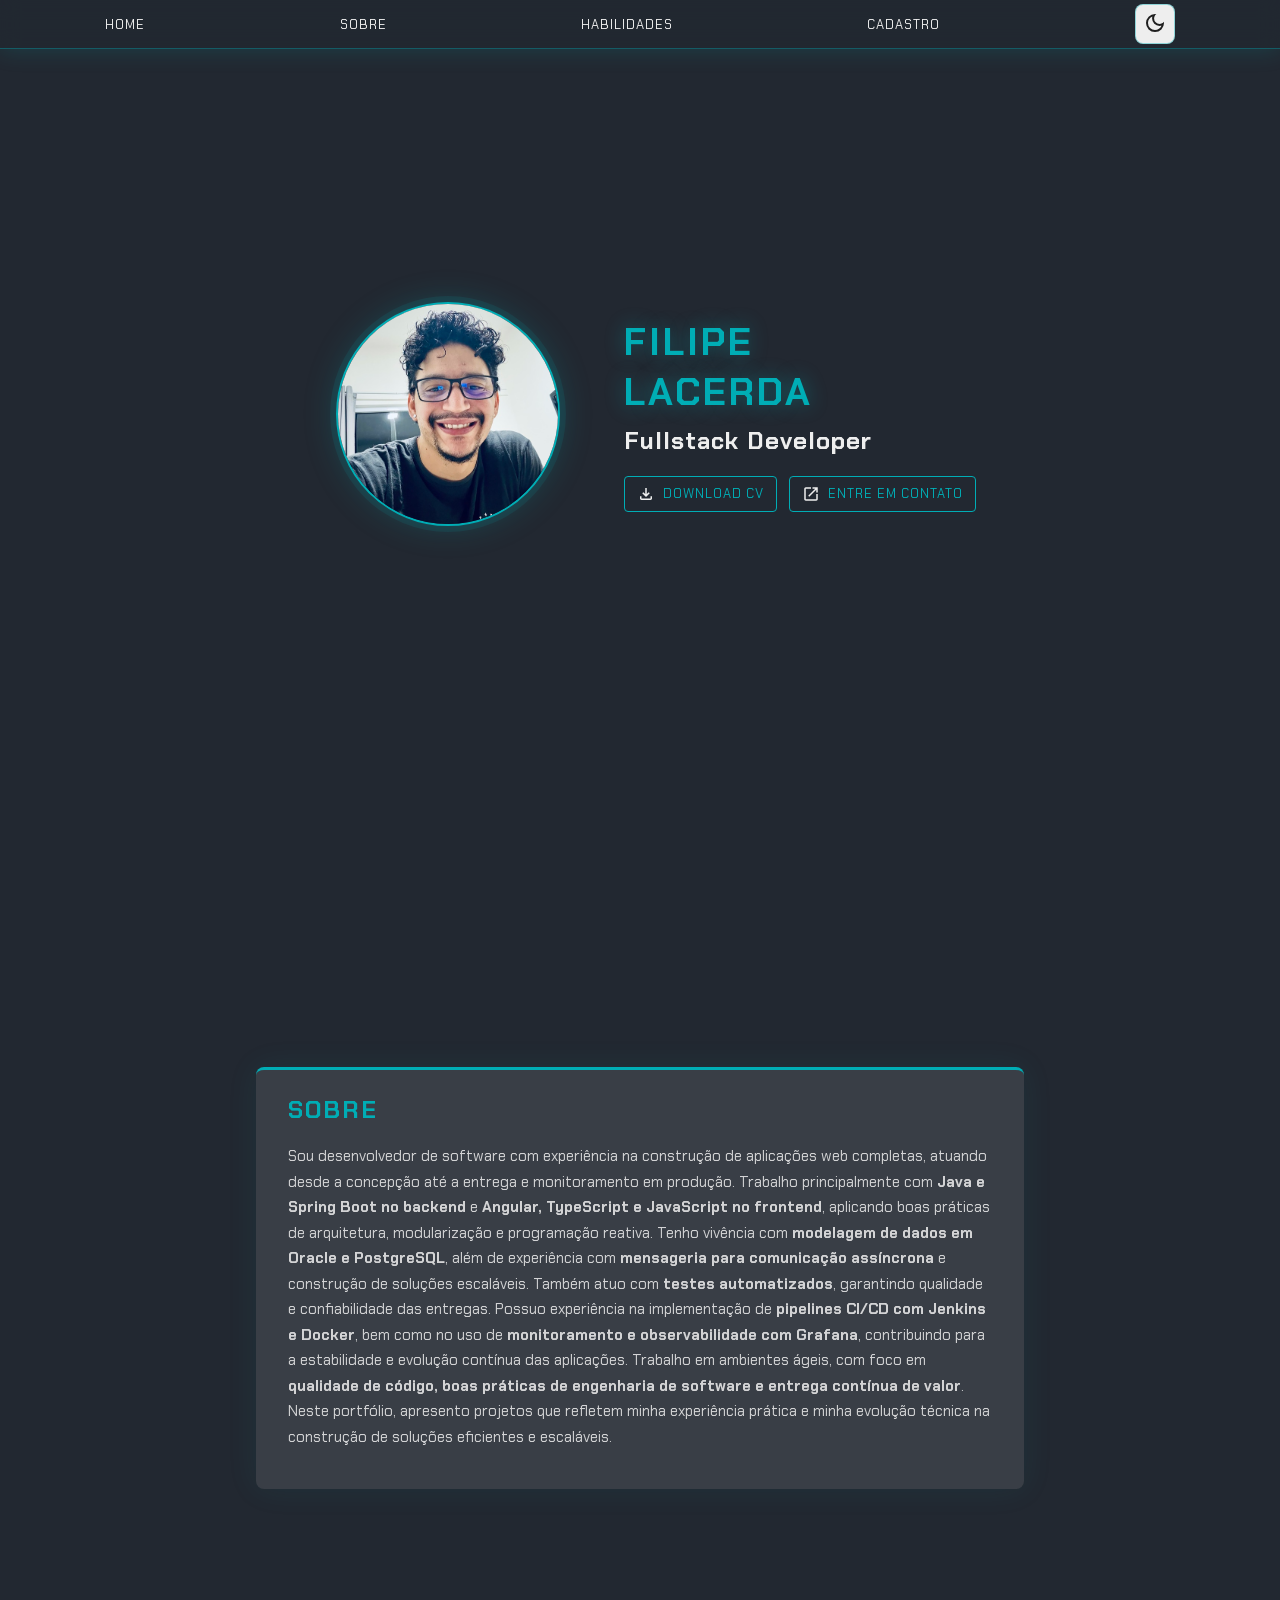
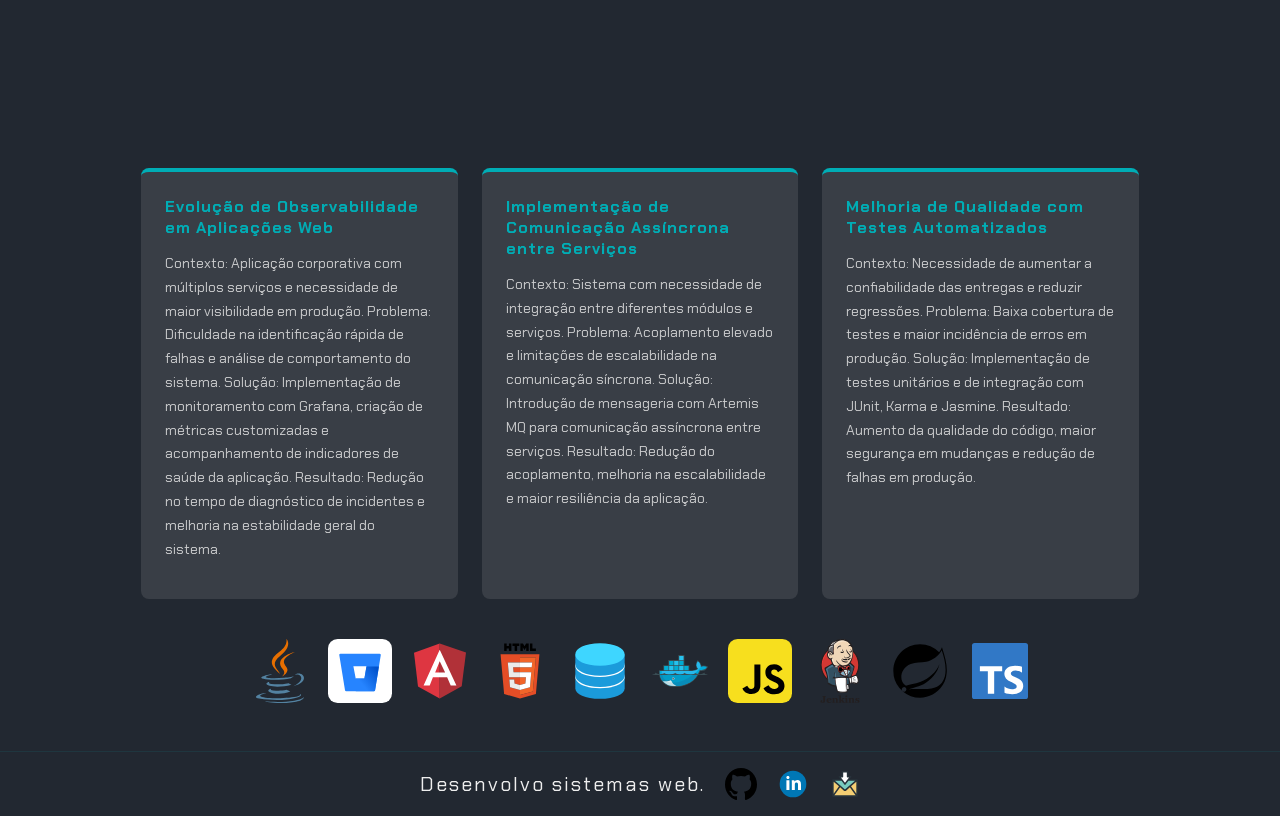
==== commit 10430f06: "Add form validation, camera functionality, and dark mode toggle" ====
--- a/index.html
+++ b/index.html
@@ -12,17 +12,18 @@
             rel="stylesheet">
 
     <title>Filipe Lacerda</title>
+    <script src="script.js" defer></script>
 </head>
 
-<body>
+<body data-contexto="dark">
 <header>
     <nav>
         <a href="#home">Home</a>
         <a href="#sobre">Sobre</a>
         <a href="#habilidades">Habilidades</a>
         <a href="contato.html">Cadastro</a>
-        <button>
-            <img src="assets/dark-mode-svgrepo-com.svg" alt="Dark mode">
+        <button class="button-dark-mode">
+            <img src="assets/dark_mode.svg" alt="Dark mode">
         </button>
     </nav>
 </header>
@@ -34,12 +35,12 @@
             <h1>Filipe Lacerda</h1>
             <h2>Fullstack Developer</h2>
             <div class="context-links-contatos">
-                <a href="#contato">
-                    <img src="assets/download.svg" alt="Ícone de download"/>
+                <a id="download-cv">
+                    <img src="assets/download.svg" alt="Ícone de download" id="icone-download"/>
                     Download CV
                 </a>
-                <a href="#projetos">
-                    <img src="assets/open_in_new.svg" alt="Ícone abrir em nova janela"/>
+                <a id="entrar-em-contato">
+                    <img src="assets/open_in_new.svg" alt="Ícone abrir em nova janela" id="icone-abrir"/>
                     Entre em contato
                 </a>
             </div>
@@ -120,9 +121,9 @@
 </main>
 <footer>
     <p>Desenvolvo sistemas web.</p>
-    <img src="./assets/github-142-svgrepo-com.svg" alt="Logo do GitHub">
-    <img src="./assets/linkedin-svgrepo-com.svg" alt="Logo do LinkedIn">
-    <img src="./assets/email-download-svgrepo-com.svg" alt="Logo do Email">
+    <img src="./assets/github-142-svgrepo-com.svg" alt="Logo do GitHub" id="github">
+    <img src="./assets/linkedin-svgrepo-com.svg" alt="Logo do LinkedIn" id="linkendin">
+    <img src="./assets/email-download-svgrepo-com.svg" alt="Logo do Email" id="email">
 </footer>
 
 
--- a/style.css
+++ b/style.css
@@ -5,9 +5,45 @@
     --cor-hover: #00ADB5;
 }
 
+[data-contexto="light"]{
+    --bg-html: var(--cor-principal);
+    --color-body: var(--cor-secundaria);
+    --bg-header: rgba(238, 238, 238, 0.95);
+    --color-nav-link: var(--cor-terciaria);
+    --bg-button: var(--cor-terciaria);
+    --bg-card: #FFFFFF;
+    --color-card-text: var(--cor-secundaria);
+    --bg-form: rgba(238, 238, 238, 0.5);
+    --border-input: rgba(57, 62, 70, 0.3);
+    --color-input: var(--cor-secundaria);
+    --placeholder-color: rgba(57, 62, 70, 0.4);
+    --bg-button-reset: rgba(57, 62, 70, 0.1);
+    --color-button-reset: var(--cor-secundaria);
+    --border-button-reset: rgba(57, 62, 70, 0.3);
+    --shadow-card: rgba(0, 0, 0, 0.08);
+}
+
+[data-contexto="dark"] {
+    --bg-html: var(--cor-terciaria);
+    --color-body: var(--cor-principal);
+    --bg-header: rgba(34, 40, 49, 0.85);
+    --color-nav-link: var(--cor-principal);
+    --bg-button: var(--cor-principal);
+    --bg-card: var(--cor-secundaria);
+    --color-card-text: var(--cor-principal);
+    --bg-form: rgba(57, 62, 70, 0.25);
+    --border-input: rgba(57, 62, 70, 0.8);
+    --color-input: var(--cor-principal);
+    --placeholder-color: rgba(238, 238, 238, 0.25);
+    --bg-button-reset: transparent;
+    --color-button-reset: rgba(238, 238, 238, 0.6);
+    --border-button-reset: rgba(238, 238, 238, 0.25);
+    --shadow-card: rgba(0, 173, 181, 0.08);
+}
+
 body {
-    background-color: var(--cor-terciaria);
-    color: var(--cor-principal);
+    background-color: var(--bg-html);
+    color: var(--color-body);
     margin: 0;
     text-decoration: none;
     font-family: "Chakra Petch", sans-serif;
@@ -16,10 +52,14 @@
 
 html {
     scroll-behavior: smooth;
+
+    a {
+        cursor: pointer;
+    }
 }
 
 header {
-    background-color: rgba(34, 40, 49, 0.85);
+    background-color: var(--bg-header);
     backdrop-filter: blur(10px);
     margin: 0;
     padding: 0;
@@ -48,7 +88,7 @@
         }
 
         a {
-            color: var(--cor-principal);
+            color: var(--color-nav-link);
             text-decoration: none;
             margin-right: 0;
             letter-spacing: 1px;
@@ -71,7 +111,7 @@
             border-radius: 8px;
             border: 1px solid rgba(0, 173, 181, 0.4);
             cursor: pointer;
-            background: var(--cor-principal);
+            background: var(--bg-button);
             flex-shrink: 0;
             margin-left: auto;
 
@@ -112,7 +152,7 @@
         }
 
         h2 {
-            color: var(--cor-principal);
+            color: var(--color-body);
             letter-spacing: 1px;
             margin: 8px 0 20px;
             font-size: 15px;
@@ -184,14 +224,14 @@
         justify-content: center;
         gap: 16px;
         width: 100%;
-        background-color: rgba(57, 62, 70, 0.25);
+        background-color: var(--bg-form);
         border: 1px solid rgba(0, 173, 181, 0.2);
         border-radius: 12px;
         padding: 32px 16px;
         max-width: 95%;
         margin: 0 auto 40px;
         backdrop-filter: blur(6px);
-        box-shadow: 0 0 40px rgba(0, 173, 181, 0.08), inset 0 0 60px rgba(34, 40, 49, 0.4);
+        box-shadow: 0 0 40px rgba(0, 173, 181, 0.08);
         box-sizing: border-box;
         position: relative;
 
@@ -244,11 +284,11 @@
                 border-radius: 0;
                 background: transparent;
                 border: none;
-                border-bottom: 1px solid rgba(57, 62, 70, 0.8);
+                border-bottom: 1px solid var(--border-input);
                 box-sizing: border-box;
                 font-family: inherit;
                 font-size: 13px;
-                color: var(--cor-principal);
+                color: var(--color-input);
                 letter-spacing: 1px;
                 transition: border-color 0.3s ease, box-shadow 0.3s ease;
 
@@ -259,7 +299,7 @@
                 }
 
                 &::placeholder {
-                    color: rgba(238, 238, 238, 0.25);
+                    color: var(--placeholder-color);
                     font-style: italic;
                     letter-spacing: 0;
                 }
@@ -274,11 +314,24 @@
                 width: 100%;
                 padding: 8px;
                 border-radius: 4px;
-                border: 1px solid var(--cor-secundaria);
+                border: 1px solid var(--border-input);
+                background: transparent;
+                color: var(--color-input);
                 box-sizing: border-box;
                 font-family: inherit;
                 font-size: 13px;
                 resize: vertical;
+
+                &::placeholder {
+                    color: var(--placeholder-color);
+                    font-style: italic;
+                }
+
+                &:focus {
+                    outline: none;
+                    border-color: var(--cor-hover);
+                    box-shadow: 0 0 0 1px var(--cor-hover);
+                }
             }
 
             #enviar {
@@ -305,9 +358,9 @@
             }
 
             #limpar {
-                background: transparent;
-                border: 1px solid rgba(238, 238, 238, 0.25);
-                color: rgba(238, 238, 238, 0.6);
+                background: var(--bg-button-reset);
+                border: 1px solid var(--border-button-reset);
+                color: var(--color-button-reset);
                 text-transform: uppercase;
                 letter-spacing: 3px;
                 font-size: 14px;
@@ -316,13 +369,13 @@
                 border-radius: 4px;
                 cursor: pointer;
                 font-family: inherit;
-                transition: border-color 0.3s ease, color 0.3s ease;
+                transition: border-color 0.3s ease, color 0.3s ease, background 0.3s ease;
                 width: 100%;
                 text-align: center;
 
                 &:hover {
-                    border-color: var(--cor-principal);
-                    color: var(--cor-principal);
+                    border-color: var(--color-body);
+                    color: var(--color-body);
                     background: transparent;
                 }
             }
@@ -348,7 +401,7 @@
             }
 
             label {
-                color: var(--cor-principal);
+                color: var(--color-body);
                 font-size: 13px;
                 letter-spacing: 1px;
                 text-transform: none;
@@ -410,7 +463,7 @@
     justify-content: center;
     align-items: center;
     gap: 16px;
-    color: var(--cor-principal);
+    color: var(--color-body);
     text-align: center;
     padding: 12px;
     border-top: 1px solid rgba(0, 173, 181, 0.1);
@@ -426,6 +479,10 @@
         height: 32px;
         margin-left: 4px;
         vertical-align: middle;
+    }
+
+    img:hover{
+        cursor: pointer;
     }
 }
 
@@ -440,15 +497,15 @@
     padding: 70px 12px 32px;
 
     .content-sobre {
-        background-color: var(--cor-secundaria);
+        background-color: var(--bg-card);
         width: 100%;
         height: auto;
-        color: var(--cor-principal);
+        color: var(--color-card-text);
         border-radius: 8px;
         padding: 16px;
         box-sizing: border-box;
         border-top: 3px solid var(--cor-hover);
-        box-shadow: 0 0 32px rgba(0, 173, 181, 0.08);
+        box-shadow: 0 0 32px var(--shadow-card);
 
         h2 {
             margin-top: 0;
@@ -461,7 +518,8 @@
         p {
             line-height: 1.6;
             font-size: 13px;
-            color: rgba(238, 238, 238, 0.85);
+            color: var(--color-card-text);
+            opacity: 0.85;
         }
     }
 
@@ -486,8 +544,8 @@
 
     .content-casos-de-uso {
         flex: 1 1 100%;
-        background-color: var(--cor-secundaria);
-        color: var(--cor-principal);
+        background-color: var(--bg-card);
+        color: var(--color-card-text);
         border-radius: 8px;
         padding: 24px;
         min-height: 140px;
@@ -503,7 +561,8 @@
         }
 
         p {
-            color: rgba(238, 238, 238, 0.8);
+            color: var(--color-card-text);
+            opacity: 0.8;
             font-size: 14px;
             line-height: 1.7;
         }
@@ -536,6 +595,187 @@
 @keyframes skills {
     from { transform: translateX(60vw); }
     to   { transform: translateX(20vw); }
+}
+
+.camera-container {
+    display: none;
+}
+
+.camera-container video {
+    width: 100%;
+    max-width: 400px;
+    border-radius: 8px;
+}
+
+.camera-container canvas {
+    display: none;
+}
+
+.foto-preview {
+    display: none;
+    margin-top: 10px;
+}
+
+.foto-preview img {
+    width: 100%;
+    max-width: 400px;
+    border-radius: 8px;
+    border: 2px solid var(--cor-hover);
+}
+
+.foto-buttons {
+    display: flex;
+    gap: 10px;
+    margin-top: 10px;
+    flex-wrap: wrap;
+}
+
+.btn-camera {
+    flex: 1;
+    min-width: 150px;
+    padding: 10px;
+    background: var(--cor-hover);
+    color: var(--cor-terciaria);
+    border: none;
+    border-radius: 4px;
+    cursor: pointer;
+    font-family: inherit;
+    font-weight: bold;
+    transition: all 0.3s ease;
+}
+
+.btn-camera:hover {
+    transform: scale(1.02);
+    box-shadow: 0 4px 12px rgba(0, 173, 181, 0.4);
+}
+
+.btn-camera.btn-secondary {
+    background: transparent;
+    color: var(--cor-hover);
+    border: 1px solid var(--cor-hover);
+}
+
+.btn-camera.btn-secondary:hover {
+    background: rgba(0, 173, 181, 0.1);
+}
+
+.modal-overlay {
+    position: fixed;
+    top: 0;
+    left: 0;
+    width: 100%;
+    height: 100%;
+    background: var(--bg-html);
+    backdrop-filter: blur(5px);
+    z-index: 9999;
+    display: flex;
+    justify-content: center;
+    align-items: center;
+    animation: fadeIn 0.3s ease;
+}
+
+[data-contexto="dark"] .modal-overlay {
+    background: rgba(0, 0, 0, 0.9);
+}
+
+[data-contexto="light"] .modal-overlay {
+    background: rgba(238, 238, 238, 0.95);
+}
+
+.modal-content {
+    background: var(--bg-card);
+    padding: 40px;
+    border-radius: 12px;
+    max-width: 500px;
+    width: 90%;
+    border: 2px solid var(--cor-hover);
+    box-shadow: 0 0 50px rgba(0, 173, 181, 0.5);
+    animation: slideDown 0.4s ease;
+    position: relative;
+}
+
+.modal-body {
+    text-align: center;
+}
+
+.modal-icon {
+    font-size: 64px;
+    margin-bottom: 20px;
+    animation: bounce 1s infinite;
+    color: var(--cor-hover);
+}
+
+.modal-title {
+    color: var(--cor-hover);
+    margin: 0 0 20px 0;
+    font-size: 28px;
+    text-transform: uppercase;
+    letter-spacing: 3px;
+}
+
+.modal-foto {
+    margin: 20px 0;
+}
+
+.modal-foto img {
+    width: 150px;
+    height: 150px;
+    border-radius: 50%;
+    border: 3px solid var(--cor-hover);
+    object-fit: cover;
+    box-shadow: 0 0 20px rgba(0, 173, 181, 0.5);
+}
+
+.modal-info {
+    background: var(--bg-html);
+    padding: 20px;
+    border-radius: 8px;
+    margin: 20px 0;
+    text-align: left;
+    border: 1px solid rgba(0, 173, 181, 0.2);
+}
+
+.modal-info p {
+    margin: 10px 0;
+    color: var(--color-body);
+    font-size: 14px;
+}
+
+.modal-info strong {
+    color: var(--cor-hover);
+}
+
+.modal-button {
+    background: var(--cor-hover);
+    color: var(--bg-html);
+    border: none;
+    padding: 12px 40px;
+    border-radius: 6px;
+    cursor: pointer;
+    font-size: 16px;
+    font-weight: bold;
+    text-transform: uppercase;
+    letter-spacing: 2px;
+    transition: transform 0.2s ease, box-shadow 0.2s ease;
+    font-family: inherit;
+}
+
+.modal-button:hover {
+    transform: scale(1.05);
+    box-shadow: 0 0 20px rgba(0, 173, 181, 0.6);
+}
+
+.notification-toast {
+    position: fixed;
+    top: 70px;
+    right: 20px;
+    background: var(--cor-hover);
+    color: var(--cor-terciaria);
+    padding: 10px 20px;
+    border-radius: 5px;
+    font-size: 12px;
+    z-index: 1000;
+    animation: fadeOut 2s forwards;
 }
 
 @media (min-width: 601px) {
